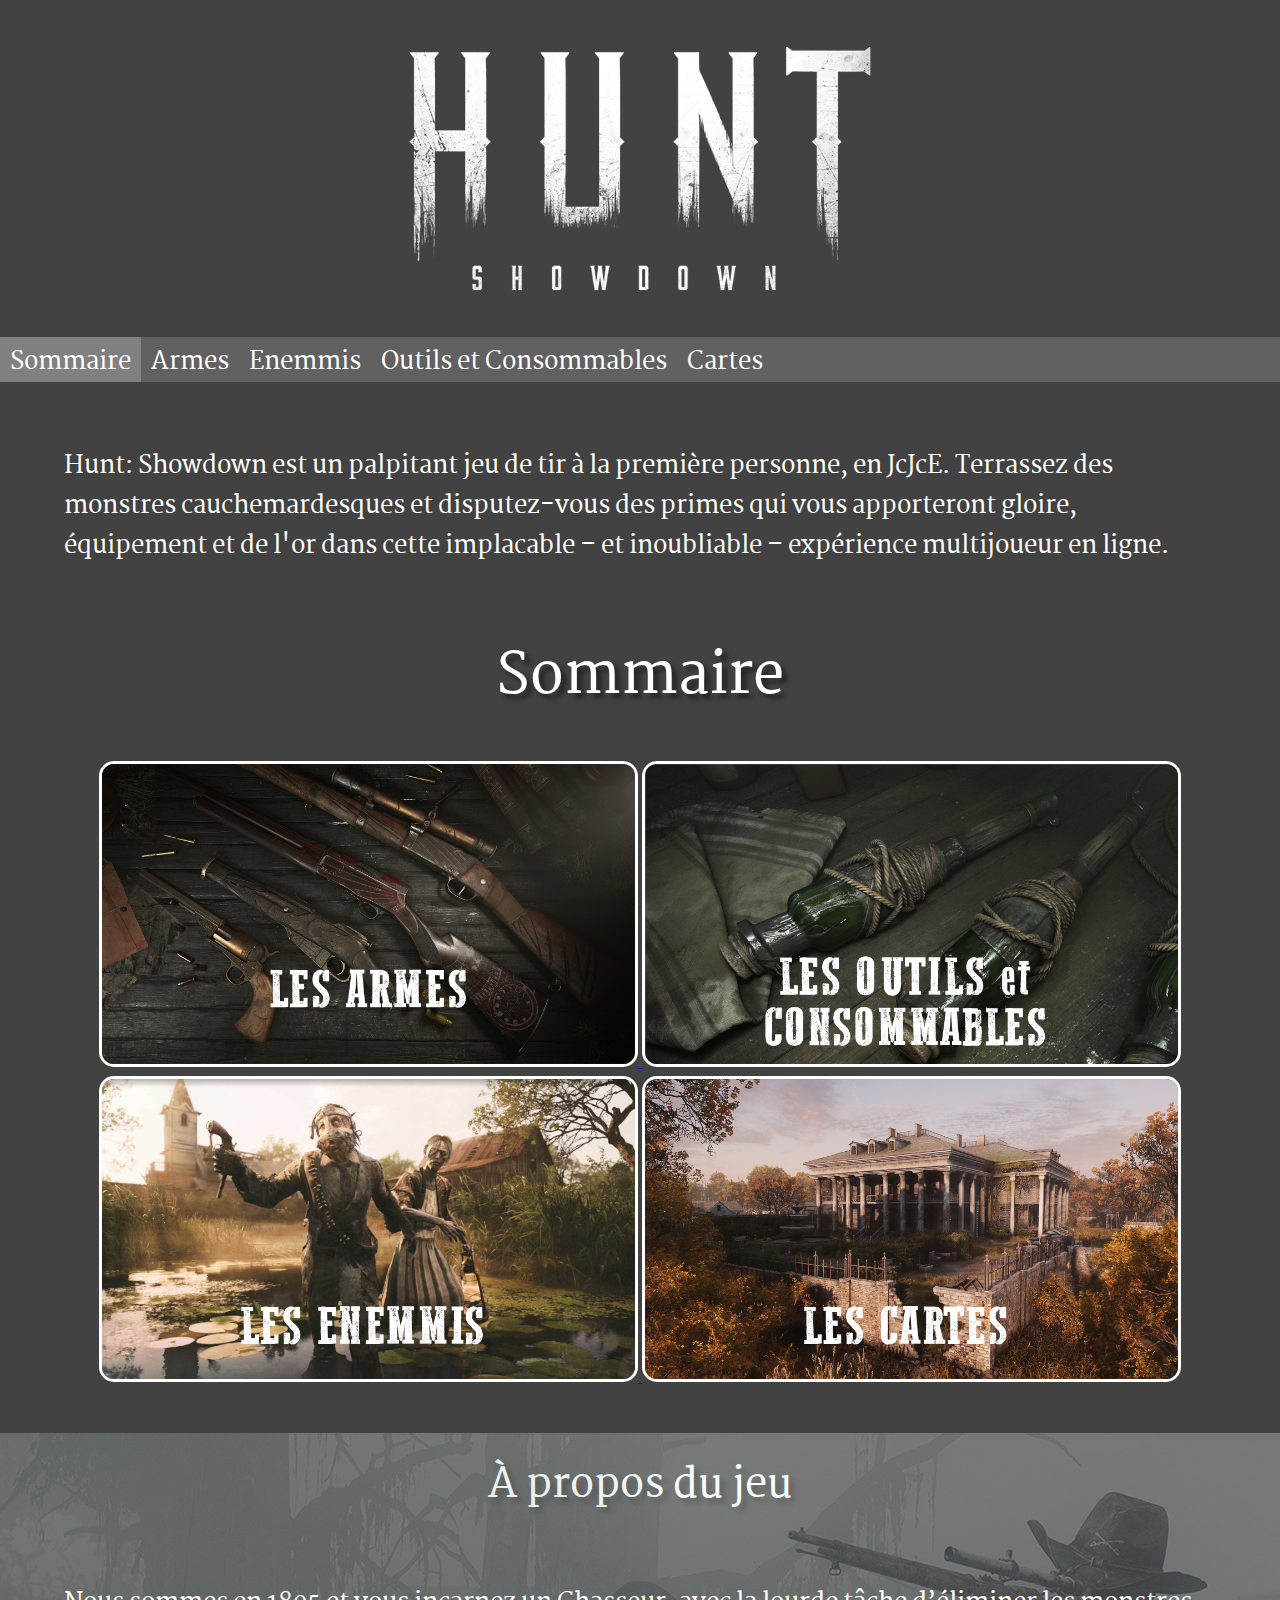
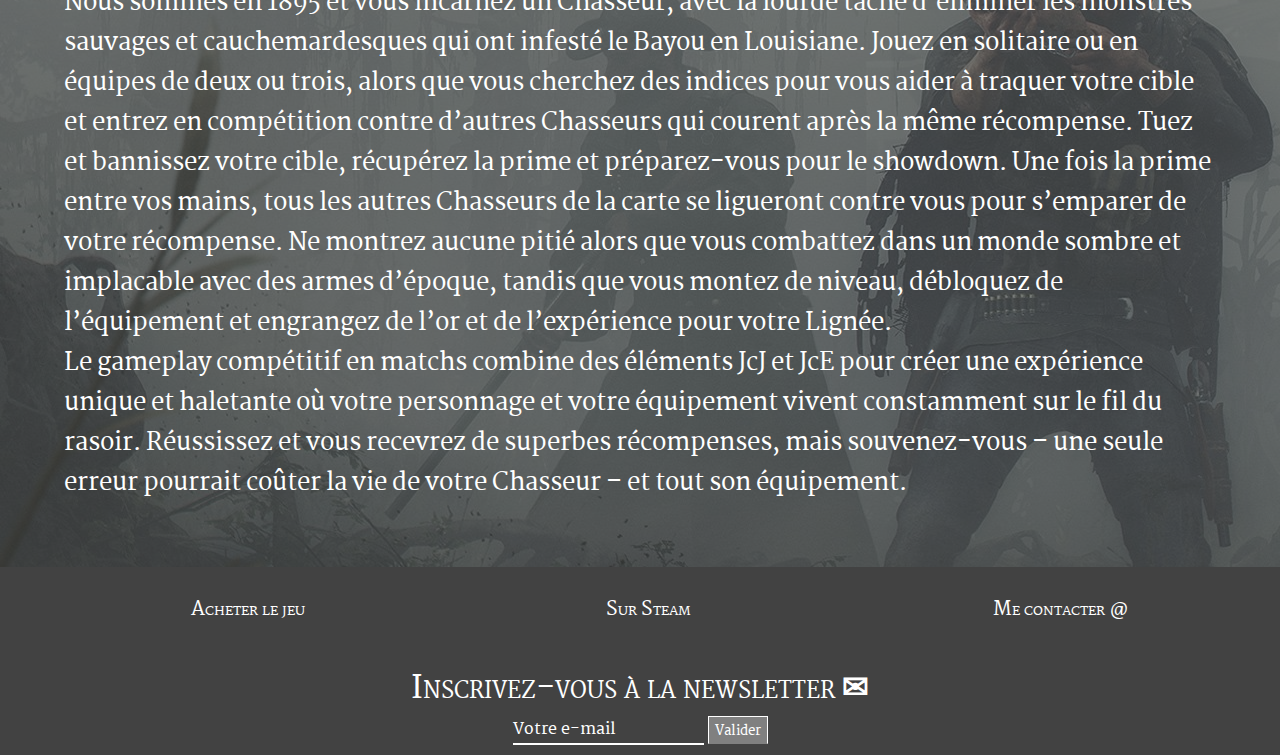
==== index.html @ 7e5bf3c6 "mise en ligne projet html-css" ====
<!DOCTYPE html>
<html lang="fr">
<head>
    <meta charset="UTF-8">
    <meta http-equiv="X-UA-Compatible" content="IE=edge">
    <meta name="viewport" content="width=device-width, initial-scale=1.0">
    <title>Mon projet Hunt Showdown</title>
    <link rel="shortcut icon" href="assets/img/icone.jpg">
    <link rel="stylesheet" href="style.css">
</head>
<body>
    <header class="logo">
        <img src="assets/img/Logo.png" alt="Logo du jeu Hunt Showdown" >
    </header>

    <section class="nav">
        <ul>
            <li><a href="index.html" class="active">Sommaire</a></li>
            <li><a href="weapons.html">Armes</a></li>
            <li><a href="enemies.html">Enemmis</a></li>
            <li><a href="consumables.html">Outils et Consommables</a></li>
            <li><a href="maps.html">Cartes</a></li>
        </ul>
    </section>

    <main class="contenu">
        <p class="description">Hunt: Showdown est un palpitant jeu de tir à la première personne, en JcJcE. 
            Terrassez des monstres cauchemardesques et disputez-vous des primes qui vous apporteront gloire, 
            équipement et de l'or dans cette implacable – et inoubliable – expérience multijoueur en ligne.</p>
        <h1>Sommaire</h1>
        
            
        
            <div class="sommaire">

            <!-- Les armes -->

                <a href="weapons.html">
                    <img src="assets/img/weapons.jpg" height="300" alt="Les armes du jeu" class="button">
                </a>
            
            <!-- Les outils et consommables-->    

                            
                <a href="consumables.html">
                    <img src="assets/img/consumables.jpg" height="300" alt="Les outils et consommables" class="button">
                </a>
            </div>
            
        
            <div class="sommaire">

            <!-- Les enemmis -->    

                <a href="enemies.html">
                    <img src="assets/img/enemies.jpg" height="300" alt="Les armes du jeu" class="button"> 
                </a>
                
            <!-- Les cartes -->

                <a href="maps.html">
                    <img src="assets/img/maps.jpg" height="300" alt="Les outils et consommables" class="button">
                </a>
            </div>
            
            <br>
            
                       
            <div class="lore">

                <h2>À propos du jeu</h2>

                <p>Nous sommes en 1895 et vous incarnez un Chasseur, avec la lourde tâche d’éliminer les monstres sauvages et cauchemardesques qui ont infesté le Bayou en Louisiane. 
                Jouez en solitaire ou en équipes de deux ou trois, alors que vous cherchez des indices pour vous aider à traquer votre cible et entrez en compétition contre
                 d’autres Chasseurs qui courent après la même récompense. Tuez et bannissez votre cible, récupérez la prime et préparez-vous pour le showdown. 
                 Une fois la prime entre vos mains, tous les autres Chasseurs de la carte se ligueront contre vous pour s’emparer de votre récompense. 
                 Ne montrez aucune pitié alors que vous combattez dans un monde sombre et implacable avec des armes d’époque, tandis que vous montez de niveau, 
                 débloquez de l’équipement et engrangez de l’or et de l’expérience pour votre Lignée.
                <br>
                Le gameplay compétitif en matchs combine des éléments JcJ et JcE pour créer une expérience unique et haletante où votre personnage et votre équipement vivent
                 constamment sur le fil du rasoir. Réussissez et vous recevrez de superbes récompenses, mais souvenez-vous – une seule erreur pourrait coûter la vie de 
                 votre Chasseur – et tout son équipement.
                </p>
                <img src="assets/img/fond.jpg">
            </div>

        </main>

    <footer>
        <nav>
            <ul>
                <li> 
                    <a href="https://eu-shop.crytek.com/" target="_blank">Acheter le jeu</a>
                </li>
                <li>
                    <a href="https://store.steampowered.com/app/594650/Hunt_Showdown/" target="_blank">Sur Steam</a>
                </li>
                <li> 
                    <a href="mailto:sylvain.barrellon@hotmail.fr">Me contacter &#64;</a>
                </li>
            </ul>
        </nav>

        <section class="newsletter">
            <h3>Inscrivez-vous à la newsletter &#9993;</h3>
            <form action="post" class="e-mail">
                <input type="text"name="e-mail" required>
                <label for="e-mail">Votre e-mail</label>
                <input type="submit" value="Valider">
            </form>
        </section>

    </footer>

</body>
</html>
---- style.css ----
@font-face{
    font-family: "font-1";
    src: url(./assets/Martel-SemiBold.ttf);
} 



body {
    background:  #424242;
    color: #ffffff;
    font-family: "font-1",serif;
    padding: 0;
    margin: 0;
}


.logo img{
    width: 600px;
    display: block;
    margin-left: auto;
    margin-right: auto;
}

.nav ul{
    list-style-type: none;
    margin: 0;
    padding: 0;
    display: flex;
	flex-direction: row;
	flex-wrap: nowrap;
	justify-content: flex-start;
	align-items: center;
	align-content: flex-start;
    background-color: rgba(128, 128, 128, 0.5);
    font-size: 1.5rem;
    padding-top: 5px;
}


.nav a{
    color: white;
    text-decoration: none;
    padding-left: 10px;
    padding-right: 10px;
    padding-top: 5px;
    transition: all 0.5s ease-in-out;
}

.nav a:hover{
    background-color: white;
    color: black;
    transform: scale(1.10);
}

.nav a:active{
    transform: scale(0.90);
}


.active{
    background-color: grey;
}

.active:hover{
    background-color: white;
    color: black;
    transform: scale(1.10);
}


.contenu p{
    font-size: 1.5rem;
    margin: 5%;
    }

h1{
    text-align: center;
    font-size: 3.5rem;
    text-shadow: 5px 5px 5px rgba(0, 0, 0, 0.493);
}


.sommaire{
    text-align: center;
}

.button:visited{
    border-color: #424242;
    opacity: 0.5;
}

.button{
    border-radius: 15px;
    border-style: solid;
    border-color: #ffffff;
    transition: 0.4s;
    }

.button:hover{
    opacity: 0.7;
    box-shadow: 3px 3px 5px black;
}

.button:active{
    transform: scale(0.95);
}

h2{
    text-align: center;
    font-size: 2.5rem;
    text-shadow: 5px 5px 5px rgba(0, 0, 0, 0.493);
}

.description {
    color: #ffffff;
}

.lore{
    position: relative;
    overflow: hidden;
    padding: 0px;
}

.lore p{
    position: relative;
    z-index: 2;
}

.lore img{
    position: absolute;
    left: 50%;
    transform: translateX(-50%);
    top: 15px;
    opacity: 0.3;
    min-width: 100%;
}

br{
    margin-bottom: 30px;
}

footer ul{
    display: flex;
    padding-top: 10px;
    list-style-type: none;
    justify-content: space-around;
    }



footer a{
    text-decoration: none;
    font-size: 1.2rem;
    font-variant: small-caps;
    color: #ffffff;
    margin-inline: 30px;
}

.newsletter {
    display: flex;
    flex-direction: column;
    align-items: center;
    justify-content: center;
    padding-top: 20px;
    padding-bottom: 10px;
}

.newsletter input{
    border: 0;
    border-bottom: 2px solid white;
    font-family: inherit;
    outline: none;
    background: transparent;
    color: white;
}

input[type="submit"] {
    background: grey;
    border: 1px solid white;
    cursor: pointer;
    transition: 0.4s;
    padding-top: 0.2rem;
}
input[type="submit"]:hover{
    background: rgb(83, 83, 83);
    color: white
}

input[type="submit"]:active{
    transform: scale(0.95);
}

.e-mail{
    position: relative;
    }

.e-mail input:focus,
.e-mail input:valid{
    border-bottom-color: grey;
}

.e-mail label{
    position: absolute;
    left: 0;
    z-index: -1;
}

.e-mail input:focus + label,
.e-mail input:valid + label{
    transform: translateY(-20px);
    font-size: 1rem;
    color: grey;
    transition: all 0.5s ease-in-out;
}


/************************************* test responsive page accueil **********************************/

@media screen and (max-width: 600px) {
    .logo img{
       width: 300px; 
    }
}





/************************************* types d'armes **************************************************/

.weapons ul{
	display: flex;
	flex-direction: column;
	flex-wrap: nowrap;
	justify-content: flex-start;
	align-items: baseline;
	align-content: center;
    list-style-type: none;
}

.weapons p{
margin-left: 5rem;
}

.weapons img{
    width: 80%;
    margin-left: 20px;
}

.weapons summary{
    font-size: 2rem;
    margin-left: 2rem;
    cursor: pointer;
}

.tooltip{
    position: relative;
    display: inline-block;
    width: 1000px;
}

.tooltip .tooltiptext{
    visibility: hidden;
    width: 700px;
    position: absolute;
    z-index: 1;
    top: 0%;
    left: 85%; 
}

.tooltip:hover .tooltiptext{
    visibility: visible;
}

/********************************************** enemmis *******************************************************/

h3{
    font-size: 2rem;
    margin: 0;
    text-align: center;
    font-variant: small-caps;
    color: white;
    text-decoration: none;
}

.enemies {
    font-size: 1.5rem;
}

.enemies br{
    margin-bottom: 0;
}

.enemies ol{
	display: flex;
	flex-direction: column;
	flex-wrap: nowrap;
	justify-content: flex-start;
	align-items: stretch;
	align-content: stretch;
    font-size: 1.5rem;
    list-style-type: none;
}

.enemies ul{
	display: flex;
	flex-direction: column;
	flex-wrap: nowrap;
	justify-content: space-around;
	align-items: stretch;
	align-content: stretch;
    list-style-type: none;
}

#boss,#infectés,#élus,#meutes {
    border: 2px solid white;
}

table.table{
    width: 80%;
}

.table th, .table td {
    text-align: left;
    padding: 2rem;
    vertical-align: top;
}

.sticky{
    position:fixed;
    width: auto;
    top: 50vh;
    right: 20px;
    
    }

.sticky ul{
    justify-content: right;
    list-style-type: none;
    text-align: right;
    font-size: 2rem;
    padding: 5px;
}

.sticky li{
    border: 2px solid white;
    background-color: rgb(128, 128, 128);
    }

.sticky a{
    text-decoration: none;
    color: white;
}

.sticky p{
    padding: 0;
    margin: 0;
}
.but:hover {
    background-color: #424242;
}

.but:active {
    transform: scale(0.95);
}


/*********************************** outils et consommables ***************************************/

.outilsconso {
    font-size: 1.5rem;
    text-align: center;
}

.outilsconso table{
    border: 1px solid white;
    border-radius: 10px;
    padding: 20px;
    margin-right: auto;
    margin-left: auto;
}

.outilsconso img{
    width: 400px;
}

.outilsconso ol{
	display: flex;
	flex-direction: column;
	flex-wrap: nowrap;
	justify-content: flex-start;
	align-items: stretch;
	align-content: stretch;
    font-size: 1.5rem;
    list-style-type: none;
}

/************************************** cartes *********************************************/

#conteneur {
    height: 70vh;
}

.maps ul{
	display: flex;
	flex-direction: column;
	flex-wrap: nowrap;
	justify-content: space-evenly;
	align-items: center;
	align-content: stretch;
    list-style-type: none;
}

.maps ul li{
    padding-left: 10px;
    padding-right: 10px;
}

.maps ul li:hover{
    background-color: rgba(128, 128, 128, 0.534);
}

.popmap img{
    display: block;
    margin: 30px auto;
    position: relative;
    width: 900px;
    border: 2px solid white;
    border-radius: 10px;
}

.popmap{
    display: flex;
    border-radius: 5px;
    transition: all 0.4s ease-in-out;
    }

.popmap .cross{
    position: absolute;
    top: 2rem;
    right: 50%;
    transform: translateX(430px);
    font-size: 2rem;
    font-weight: bold;
    text-decoration: none;
    color: white;
}

.popmap .cross:hover {
    color: aqua;
}

.overlay{
    position :fixed;
    top: 0;
    bottom: 0;
    right: 0;
    left: 0;
    transition: opacity .4s;
    visibility: hidden;
    opacity: 0;
}

.overlay:target{
    visibility: visible;
    opacity: 1;
}
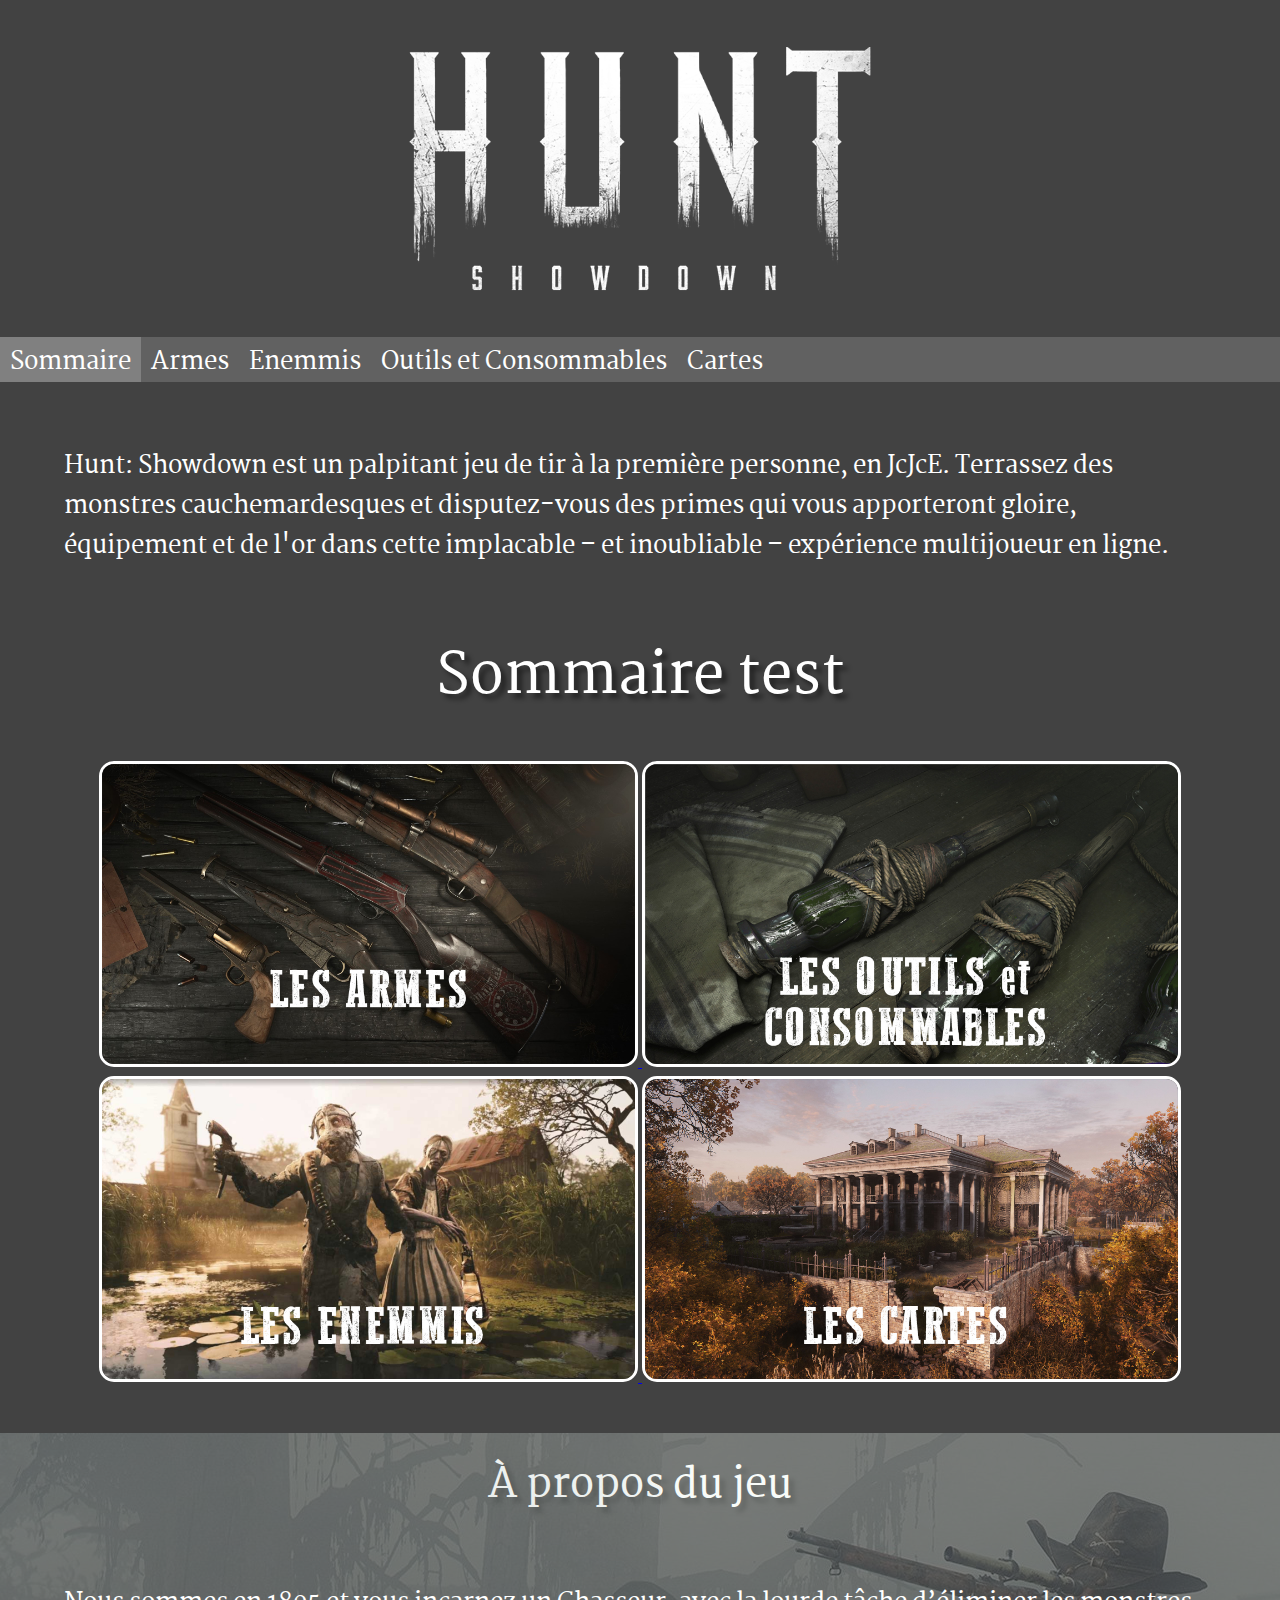
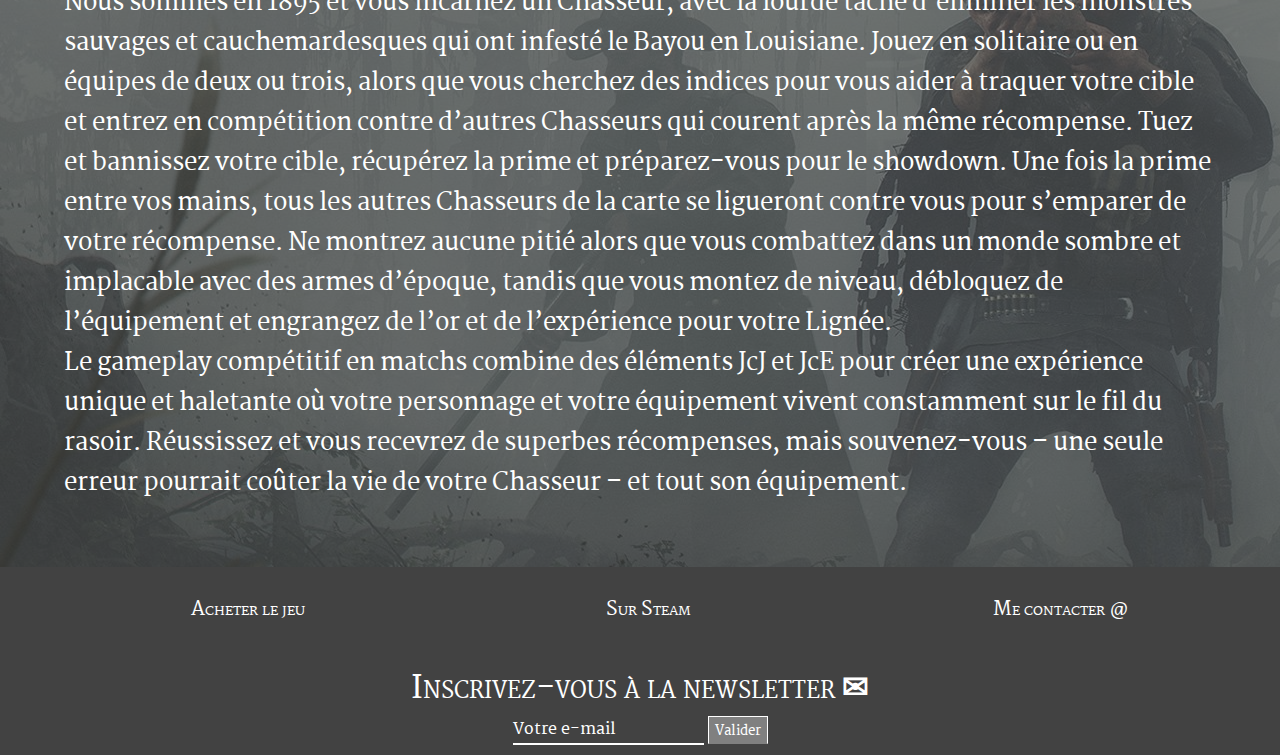
==== commit dce40d63: "commit ajout test dans le titre" ====
--- a/index.html
+++ b/index.html
@@ -27,7 +27,7 @@
         <p class="description">Hunt: Showdown est un palpitant jeu de tir à la première personne, en JcJcE. 
             Terrassez des monstres cauchemardesques et disputez-vous des primes qui vous apporteront gloire, 
             équipement et de l'or dans cette implacable – et inoubliable – expérience multijoueur en ligne.</p>
-        <h1>Sommaire</h1>
+        <h1>Sommaire test</h1>
         
             
         
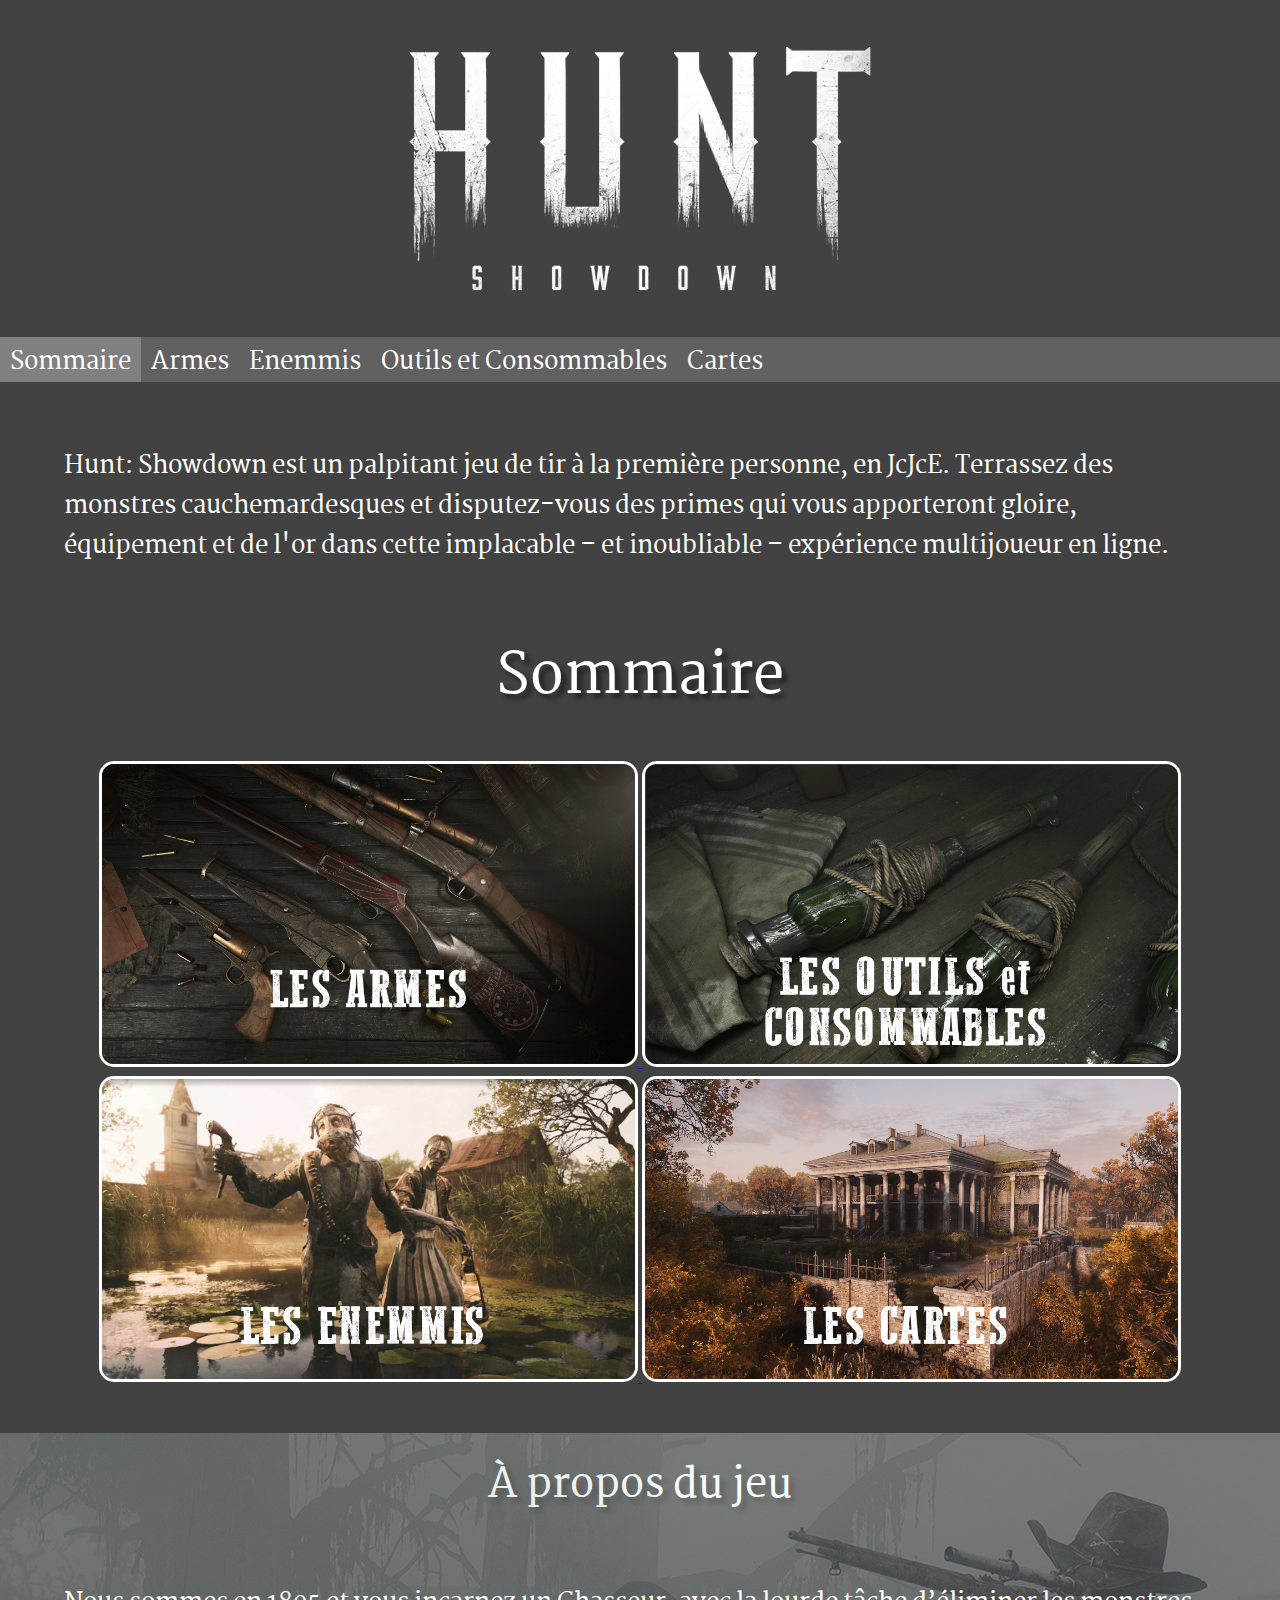
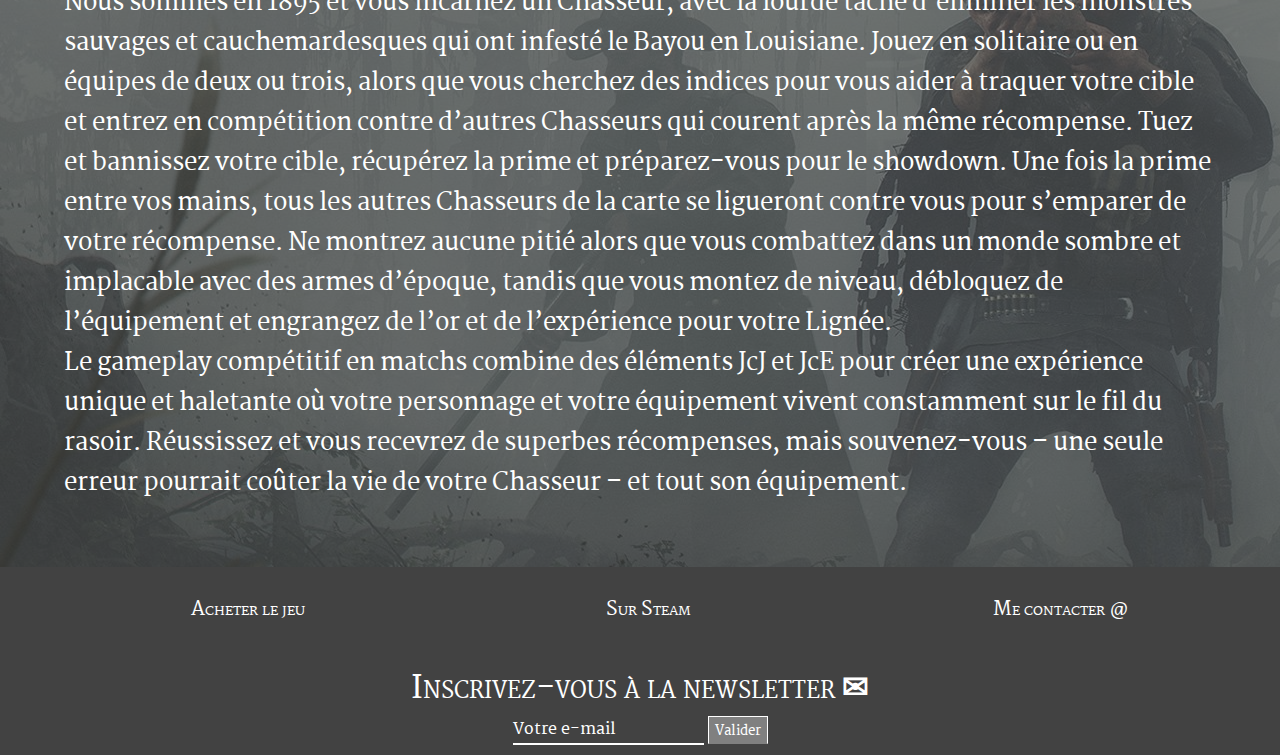
==== commit b8b1f386: "correction du titre H1" ====
--- a/index.html
+++ b/index.html
@@ -27,7 +27,7 @@
         <p class="description">Hunt: Showdown est un palpitant jeu de tir à la première personne, en JcJcE. 
             Terrassez des monstres cauchemardesques et disputez-vous des primes qui vous apporteront gloire, 
             équipement et de l'or dans cette implacable – et inoubliable – expérience multijoueur en ligne.</p>
-        <h1>Sommaire test</h1>
+        <h1>Sommaire</h1>
         
             
         
